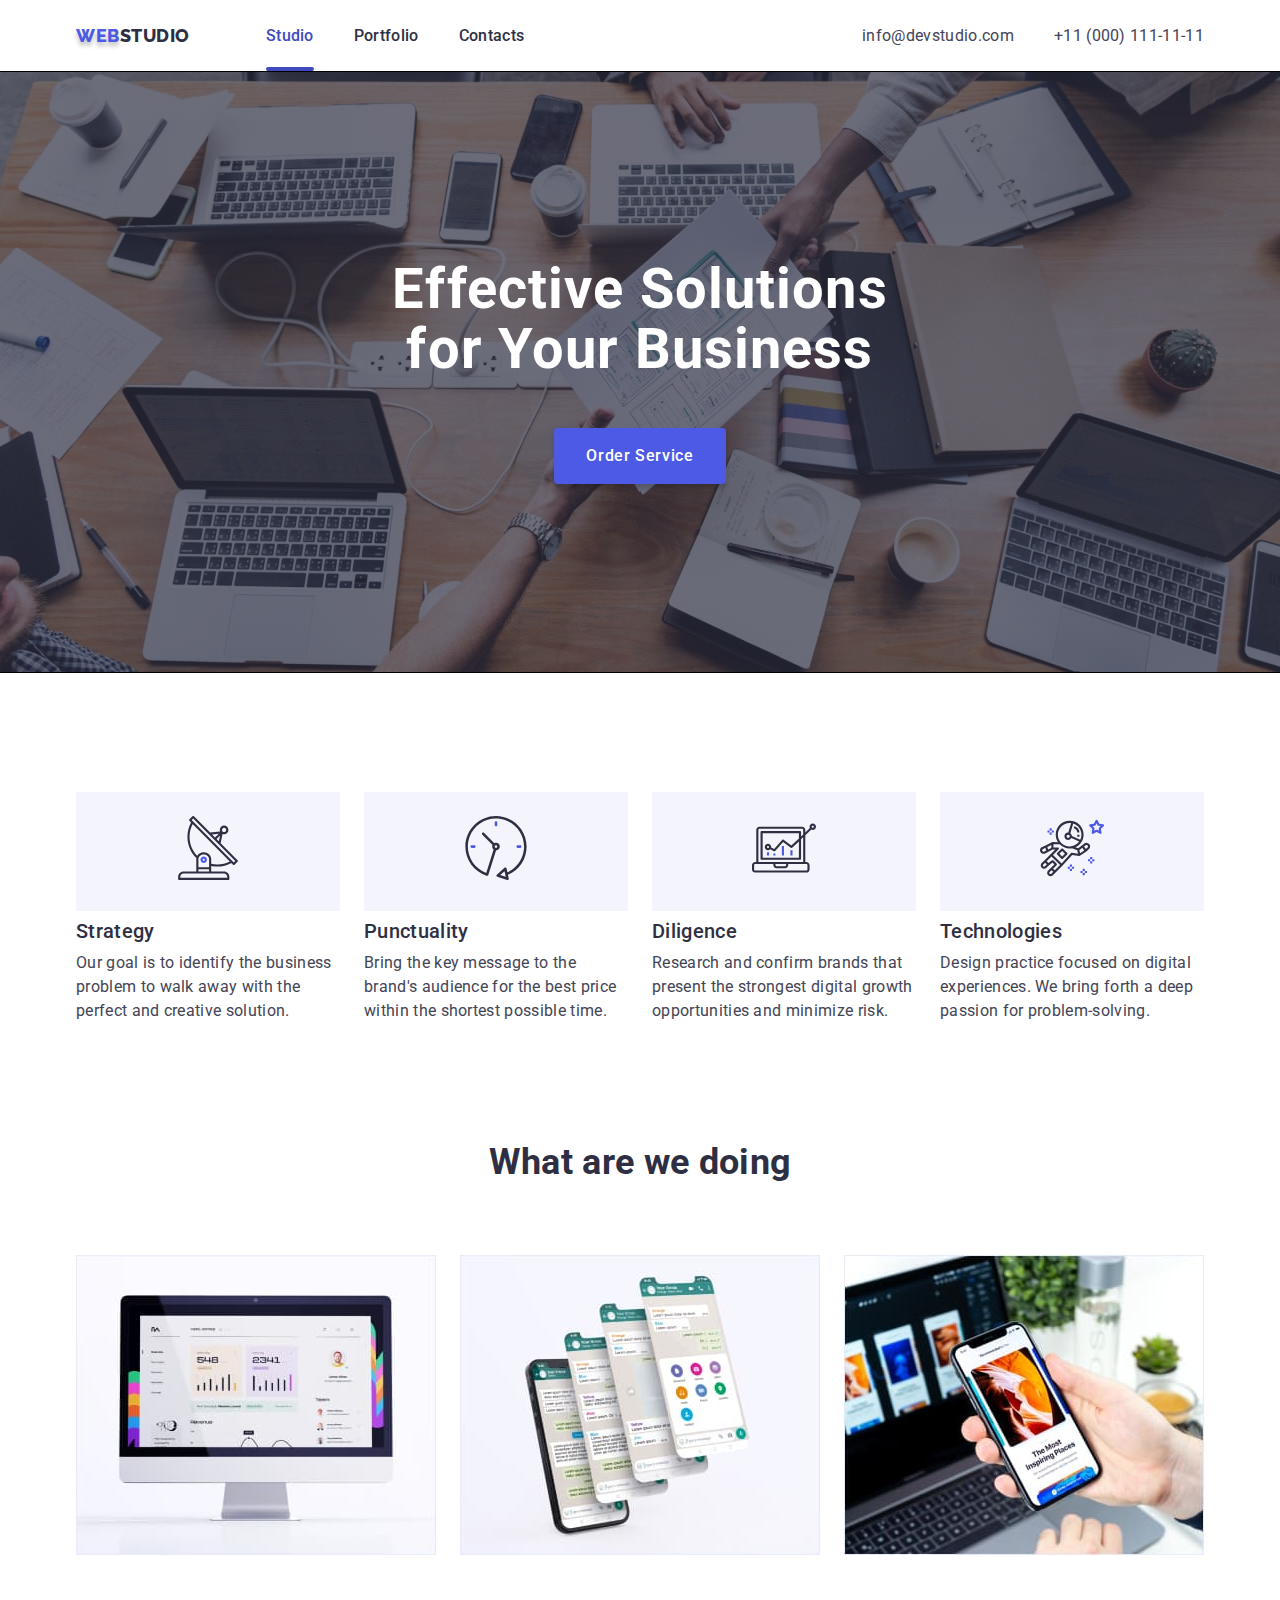
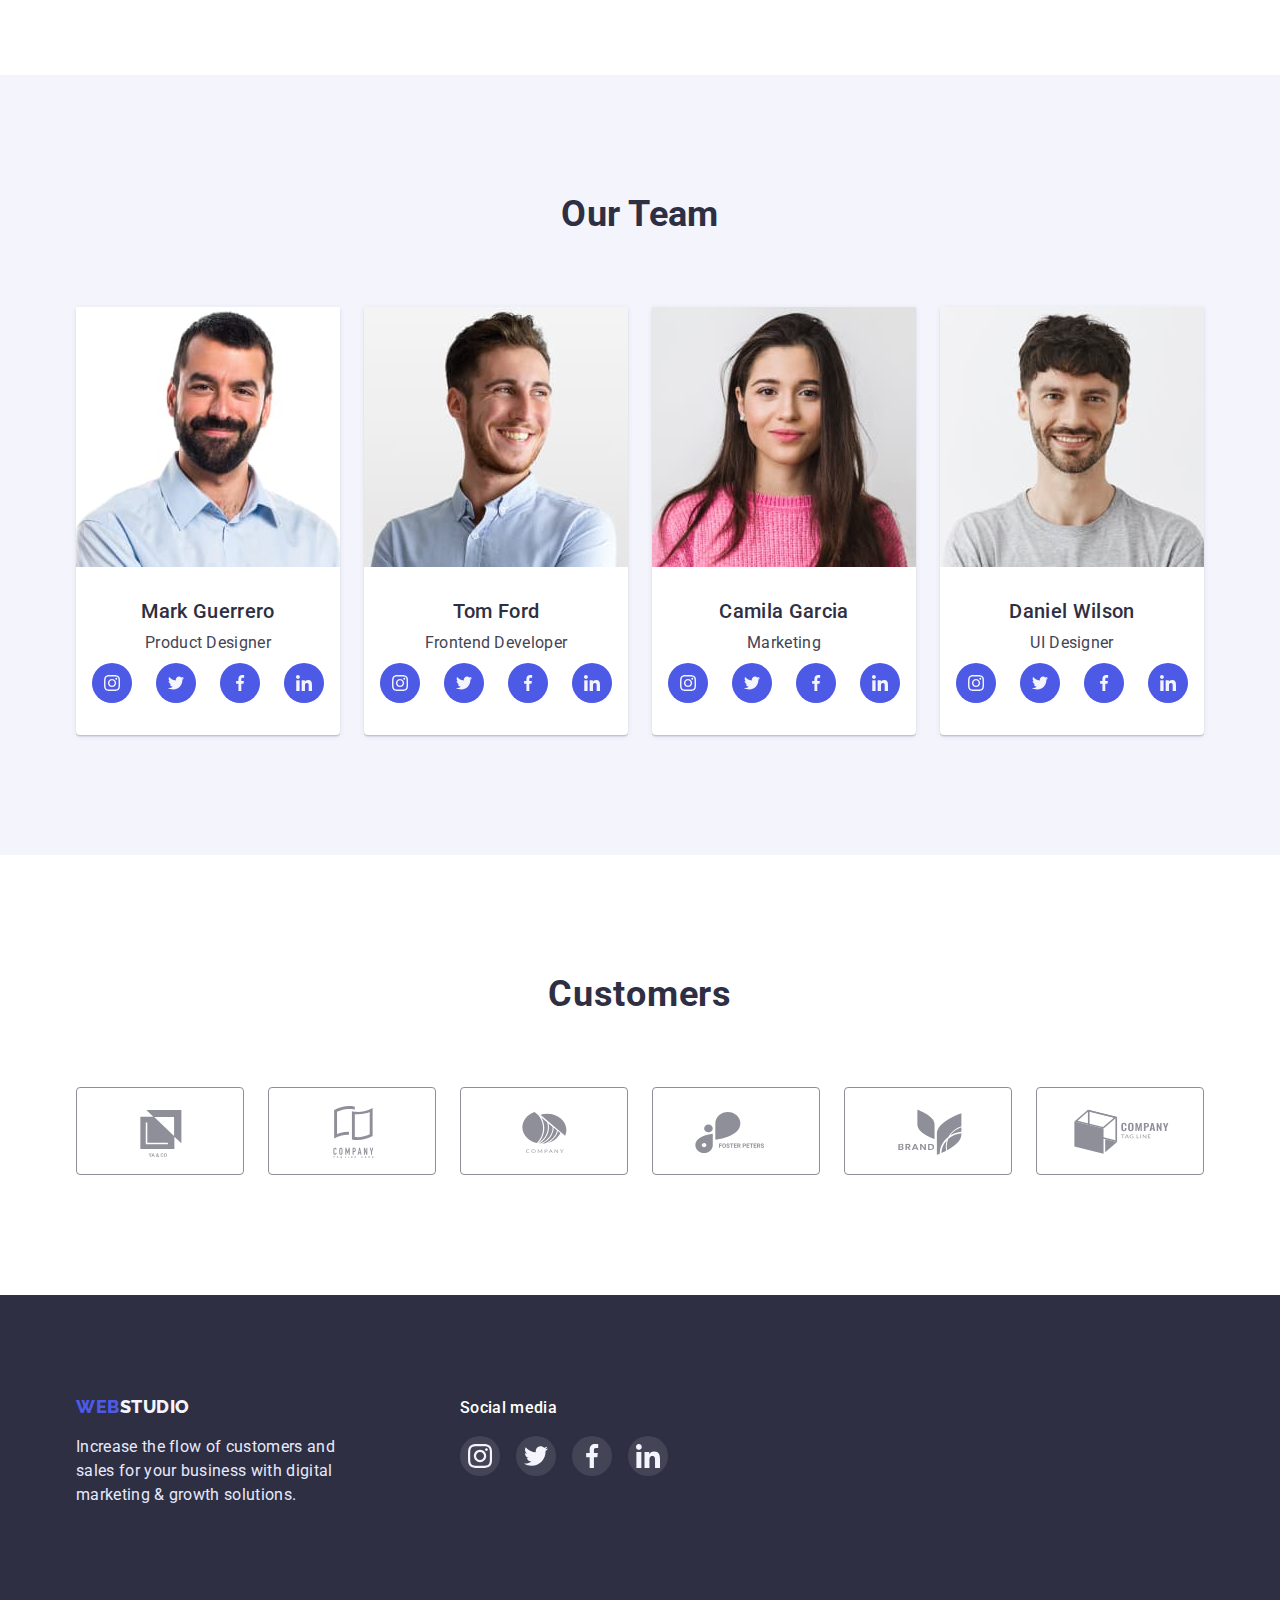
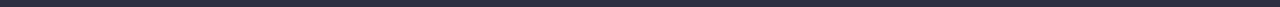
==== index.html @ ddf9c0f8 "contacts-form" ====
<!DOCTYPE html>
<html lang="en">
  <head>
    <meta charset="UTF-8" />
    <meta http-equiv="X-UA-Compatible" content="IE=edge" />
    <meta name="viewport" content="width=device-width, initial-scale=1.0" />
    <title>Document</title>
    <link rel="preconnect" href="https://fonts.googleapis.com" />
    <link rel="preconnect" href="https://fonts.gstatic.com" crossorigin />
    <link
      href="https://fonts.googleapis.com/css2?family=Raleway:wght@800&family=Roboto:wght@400;500;700;800&display=swap"
      rel="stylesheet"
    />
    <link
      rel="stylesheet"
      href="https://cdn.jsdelivr.net/npm/modern-normalize@1.1.0/modern-normalize.min.css"
    />
    <link rel="stylesheet" href="./css/styles.css" />
  </head>

  <body>
    <!-- Header -->
    <header class="page-header">
      <div class="main-nav container">
        <nav class="page-nav">
          <a href="./index.html" class="logo link head"
            ><span class="logo-web">Web</span>Studio</a
          >

          <ul class="site-nav list">
            <li class="item">
              <!-- подсвечиваем текущую страницу в перечне ссылок в шапке - .current -->
              <a href="./index.html" class="nav-title link current">Studio</a>
            </li>
            <li class="item">
              <a href="./portfolio.html" class="nav-title link">Portfolio</a>
            </li>
            <li class="item">
              <a href="" class="nav-title link">Contacts</a>
            </li>
          </ul>
        </nav>
        <ul class="site-contacts list">
          <li class="item">
            <a href="mailto:info@devstudio.com" class="contacts link"
              >info@devstudio.com</a
            >
          </li>
          <li class="item">
            <a href="tel:+110001111111" class="contacts link"
              >+11 (000) 111-11-11</a
            >
          </li>
        </ul>
      </div>
    </header>
    <!-- Main -->
    <main>
      <!-- HERO -->

      <section class="section-hero overlay">
        <div class="container">
          <h1 class="hero-title">Effective Solutions for Your Business</h1>
          <button data-modal-open type="button" class="button-order">
            Order Service
          </button>
        </div>
      </section>

      <!-- Features -->

      <section class="features section">
        <div class="container">
          <h2 class="visually-hidden">Strategy</h2>
          <ul class="features-list list">
            <li class="features-list-item">
              <div class="features-icon-container">
                <svg class="features-icon" width="64" height="64">
                  <use href="./images/icons.svg#icon-antenna"></use>
                </svg>
              </div>
              <h3 class="title">Strategy</h3>
              <p>
                Our goal is to identify the business problem to walk away with
                the perfect and creative solution.
              </p>
            </li>
            <li class="features-list-item">
              <div class="features-icon-container">
                <svg class="features-icon" width="64" height="64">
                  <use href="./images/icons.svg#icon-clock"></use>
                </svg>
              </div>
              <h3 class="title">Punctuality</h3>
              <p>
                Bring the key message to the brand's audience for the best price
                within the shortest possible time.
              </p>
            </li>
            <li class="features-list-item">
              <div class="features-icon-container">
                <svg class="features-icon" width="64" height="64">
                  <use href="./images/icons.svg#icon-diagram"></use>
                </svg>
              </div>
              <h3 class="title">Diligence</h3>
              <p>
                Research and confirm brands that present the strongest digital
                growth opportunities and minimize risk.
              </p>
            </li>
            <li class="features-list-item">
              <div class="features-icon-container">
                <svg class="features-icon" width="64" height="64">
                  <use href="./images/icons.svg#icon-astronaut"></use>
                </svg>
              </div>

              <h3 class="title">Technologies</h3>
              <p>
                Design practice focused on digital experiences. We bring forth a
                deep passion for problem-solving.
              </p>
            </li>
          </ul>
        </div>
      </section>

      <!-- What are we doing -->

      <section class="work section">
        <div class="container">
          <h2 class="work-title">What are we doing</h2>
          <ul class="work-list list">
            <li class="item">
              <img
                src="./images/img-1.jpg"
                alt="Desktop Apps"
                width="360"
                height="300"
              />
            </li>
            <li class="item">
              <img
                src="./images/img-2.jpg"
                alt="Mobile Apps"
                width="360"
                height="300"
              />
            </li>
            <li class="item">
              <img
                src="./images/img-3.jpg"
                alt="Designer Apps"
                width="360"
                height="300"
              />
            </li>
          </ul>
        </div>
      </section>

      <!-- Our Team -->

      <section class="team section">
        <div class="container">
          <h2 class="team-title">Our Team</h2>
          <ul class="team-list list">
            <li class="item team-item-style">
              <img
                src="./images/mark.jpg"
                alt="Mark Guerrero"
                width="264"
                height="260"
              />
              <div class="work-text-wrapper">
                <h3 class="title">Mark Guerrero</h3>
                <p class="subtitle">Product Designer</p>
                <ul class="team-icon-list list">
                  <li class="team-icon-item">
                    <a
                      class="team-link"
                      href=""
                      target="_blank"
                      rel="noopener noreferrer"
                      ><svg class="team-icon" width="16" height="16">
                        <use
                          href="./images/icons.svg#icon-instagram"
                        ></use></svg
                    ></a>
                  </li>
                  <li class="team-icon-item">
                    <a
                      class="team-link"
                      href=""
                      target="_blank"
                      rel="noopener noreferrer"
                      ><svg class="team-icon" width="16" height="16">
                        <use href="./images/icons.svg#icon-twitter"></use></svg
                    ></a>
                  </li>
                  <li class="team-icon-item">
                    <a
                      class="team-link"
                      href=""
                      target="_blank"
                      rel="noopener noreferrer"
                      ><svg class="team-icon" width="16" height="16">
                        <use href="./images/icons.svg#icon-facebook"></use></svg
                    ></a>
                  </li>
                  <li class="team-icon-item">
                    <a
                      class="team-link"
                      href=""
                      target="_blank"
                      rel="noopener noreferrer"
                      ><svg class="team-icon" width="16" height="16">
                        <use href="./images/icons.svg#icon-linkedin"></use></svg
                    ></a>
                  </li>
                </ul>
              </div>
            </li>
            <li class="item team-item-style">
              <img
                src="./images/tom.jpg"
                alt="Tom Ford"
                width="264"
                height="260"
              />
              <div class="work-text-wrapper">
                <h3 class="title">Tom Ford</h3>
                <p class="subtitle">Frontend Developer</p>
                <ul class="team-icon-list list">
                  <li class="team-icon-item">
                    <a
                      class="team-link"
                      href=""
                      target="_blank"
                      rel="noopener noreferrer"
                      ><svg class="team-icon" width="16" height="16">
                        <use
                          href="./images/icons.svg#icon-instagram"
                        ></use></svg
                    ></a>
                  </li>
                  <li class="team-icon-item">
                    <a
                      class="team-link"
                      href=""
                      target="_blank"
                      rel="noopener noreferrer"
                      ><svg class="team-icon" width="16" height="16">
                        <use href="./images/icons.svg#icon-twitter"></use></svg
                    ></a>
                  </li>
                  <li class="team-icon-item">
                    <a
                      class="team-link"
                      href=""
                      target="_blank"
                      rel="noopener noreferrer"
                      ><svg class="team-icon" width="16" height="16">
                        <use href="./images/icons.svg#icon-facebook"></use></svg
                    ></a>
                  </li>
                  <li class="team-icon-item">
                    <a
                      class="team-link"
                      href=""
                      target="_blank"
                      rel="noopener noreferrer"
                      ><svg class="team-icon" width="16" height="16">
                        <use href="./images/icons.svg#icon-linkedin"></use></svg
                    ></a>
                  </li>
                </ul>
              </div>
            </li>
            <li class="item team-item-style">
              <img
                src="./images/camilla.jpg"
                alt="Camila Garcia"
                width="264"
                height="260"
              />
              <div class="work-text-wrapper">
                <h3 class="title">Camila Garcia</h3>
                <p class="subtitle">Marketing</p>
                <ul class="team-icon-list list">
                  <li class="team-icon-item">
                    <a
                      class="team-link"
                      href=""
                      target="_blank"
                      rel="noopener noreferrer"
                      ><svg class="team-icon" width="16" height="16">
                        <use
                          href="./images/icons.svg#icon-instagram"
                        ></use></svg
                    ></a>
                  </li>
                  <li class="team-icon-item">
                    <a
                      class="team-link"
                      href=""
                      target="_blank"
                      rel="noopener noreferrer"
                      ><svg class="team-icon" width="16" height="16">
                        <use href="./images/icons.svg#icon-twitter"></use></svg
                    ></a>
                  </li>
                  <li class="team-icon-item">
                    <a
                      class="team-link"
                      href=""
                      target="_blank"
                      rel="noopener noreferrer"
                      ><svg class="team-icon" width="16" height="16">
                        <use href="./images/icons.svg#icon-facebook"></use></svg
                    ></a>
                  </li>
                  <li class="team-icon-item">
                    <a
                      class="team-link"
                      href=""
                      target="_blank"
                      rel="noopener noreferrer"
                      ><svg class="team-icon" width="16" height="16">
                        <use href="./images/icons.svg#icon-linkedin"></use></svg
                    ></a>
                  </li>
                </ul>
              </div>
            </li>
            <li class="item team-item-style">
              <img
                src="./images/daniel.jpg"
                alt="Daniel Wilson"
                width="264"
                height="260"
              />
              <div class="work-text-wrapper">
                <h3 class="title">Daniel Wilson</h3>
                <p class="subtitle">UI Designer</p>
                <ul class="team-icon-list list">
                  <li class="team-icon-item">
                    <a
                      class="team-link"
                      href=""
                      target="_blank"
                      rel="noopener noreferrer"
                      ><svg class="team-icon" width="16" height="16">
                        <use
                          href="./images/icons.svg#icon-instagram"
                        ></use></svg
                    ></a>
                  </li>
                  <li class="team-icon-item">
                    <a
                      class="team-link"
                      href=""
                      target="_blank"
                      rel="noopener noreferrer"
                      ><svg class="team-icon" width="16" height="16">
                        <use href="./images/icons.svg#icon-twitter"></use></svg
                    ></a>
                  </li>
                  <li class="team-icon-item">
                    <a
                      class="team-link"
                      href=""
                      target="_blank"
                      rel="noopener noreferrer"
                      ><svg class="team-icon" width="16" height="16">
                        <use href="./images/icons.svg#icon-facebook"></use></svg
                    ></a>
                  </li>
                  <li class="team-icon-item">
                    <a
                      class="team-link"
                      href=""
                      target="_blank"
                      rel="noopener noreferrer"
                      ><svg class="team-icon" width="16" height="16">
                        <use href="./images/icons.svg#icon-linkedin"></use></svg
                    ></a>
                  </li>
                </ul>
              </div>
            </li>
          </ul>
        </div>
      </section>

      <section class="customers section">
        <div class="container">
          <h2 class="customers-title">Customers</h2>
          <ul class="customers-list list">
            <li class="customers-item">
              <a
                class="customers-link"
                href=""
                target="_blank"
                rel="noopener noreferrer"
              >
                <svg class="customers-icon" width="104" height="56">
                  <use href="./images/icons.svg#icon-logo-1"></use></svg
              ></a>
            </li>
            <li class="customers-item">
              <a
                class="customers-link"
                href=""
                target="_blank"
                rel="noopener noreferrer"
              >
                <svg class="customers-icon" width="104" height="56">
                  <use href="./images/icons.svg#icon-logo-2"></use></svg
              ></a>
            </li>
            <li class="customers-item">
              <a
                class="customers-link"
                href=""
                target="_blank"
                rel="noopener noreferrer"
              >
                <svg class="customers-icon" width="104" height="56">
                  <use href="./images/icons.svg#icon-logo-3"></use></svg
              ></a>
            </li>
            <li class="customers-item">
              <a
                class="customers-link"
                href=""
                target="_blank"
                rel="noopener noreferrer"
              >
                <svg class="customers-icon" width="104" height="56">
                  <use href="./images/icons.svg#icon-logo-4"></use></svg
              ></a>
            </li>
            <li class="customers-item">
              <a
                class="customers-link"
                href=""
                target="_blank"
                rel="noopener noreferrer"
              >
                <svg class="customers-icon" width="104" height="56">
                  <use href="./images/icons.svg#icon-logo-5"></use></svg
              ></a>
            </li>
            <li class="customers-item">
              <a
                class="customers-link"
                href=""
                target="_blank"
                rel="noopener noreferrer"
              >
                <svg class="customers-icon" width="104" height="56">
                  <use href="./images/icons.svg#icon-logo-6"></use></svg
              ></a>
            </li>
          </ul>
        </div>
      </section>
    </main>
    <!-- Footer -->
    <footer class="foot-background">
      <div class="foot-container container">
        <div class="logo-foot">
          <a href="./index.html" class="logo link foot"
            ><span class="logo-web">Web</span>Studio</a
          >
          <p class="foot-text">
            Increase the flow of customers and sales for your business with
            digital marketing & growth solutions.
          </p>
        </div>
        <div class="foot-social">
          <p class="foot-social-title">Social media</p>
          <ul class="foot-list list">
            <li class="foot-item">
              <a href="" class="foot-link"
                ><svg class="foot-icon" width="24" height="24">
                  <use href="./images/icons.svg#icon-instagram"></use></svg
              ></a>
            </li>
            <li class="foot-item">
              <a href="" class="foot-link"
                ><svg class="foot-icon" width="24" height="24">
                  <use href="./images/icons.svg#icon-twitter"></use></svg
              ></a>
            </li>
            <li class="foot-item">
              <a href="" class="foot-link"
                ><svg class="foot-icon" width="24" height="24">
                  <use href="./images/icons.svg#icon-facebook"></use></svg
              ></a>
            </li>
            <li class="foot-item">
              <a href="" class="foot-link"
                ><svg class="foot-icon" width="24" height="24">
                  <use href="./images/icons.svg#icon-linkedin"></use></svg
              ></a>
            </li>
          </ul>
        </div>
      </div>
    </footer>

    <!-- ------------------MODAL WINDOW-------------------------- -->
    <div class="backdrop is-hidden" data-modal>
      <div class="modal">
        <button data-modal-close class="modal-btn" type="button">
          <svg class="modal-icon" width="8px" height="8px">
            <use href="./images/icons.svg#icon-close"></use>
          </svg>
        </button>

        <form class="form">
          <b>Leave your contacts and we will call you back</b>

          <div class="form-contacts">
            <div class="form-field-contacts">
              <label for="name" class="form-label-contacts">Name</label>
              <div class="input-wrapper-contacts">
                <input
                  type="text"
                  name="name"
                  id="name"
                  class="form-input-contacts"
                  autocomplete="off"
                />
                <svg width="18" height="18" class="input-icon-contacts">
                  <use href="/images/icons.svg#icon-person"></use>
                </svg>
              </div>
            </div>

            <div class="form-field-contacts">
              <label for="phone" class="form-label-contacts">Phone</label>
              <div class="input-wrapper-contacts">
                <input
                  type="tel"
                  name="phone"
                  id="phone"
                  class="form-input-contacts"
                  autocomplete="off"
                />
                <svg width="18" height="24" class="input-icon-contacts">
                  <use href="/images/icons.svg#icon-phone"></use>
                </svg>
              </div>
            </div>
            <div class="form-field-contacts">
              <label for="email" class="form-label-contacts">Email</label>
              <div class="input-wrapper-contacts">
                <input
                  type="email"
                  name="email"
                  id="imail"
                  class="form-input-contacts"
                  autocomplete="off"
                />
                <svg width="18" height="24" class="input-icon-contacts">
                  <use href="/images/icons.svg#icon-email"></use>
                </svg>
              </div>
            </div>

            <div class="form-field">
              <label for="comment">Comment</label>
              <textarea
                name="comment"
                id="comment"
                placeholder="Text input"
              ></textarea>
            </div>
          </div>
          <div class="form-field form-field-checkbox">
            <input type="checkbox" name="policy" id="policy" />
            <label for="policy"
              >I accept the terms and conditions of the Privacy Policy</label
            >
          </div>

          <button type="submit">Send</button>
        </form>
      </div>
    </div>
    <script src="./js/modal.js"></script>
  </body>
</html>
---- css/styles.css ----
/* Primary text COLOR #434455 */
/* Secondary text COLOR #2E2F42 */

/* Main Background color #ffffff */
/* Secondary Bachground color #F4F4FD */

/* Main BUTTON FONT-COLOR  #fffffff */
/* Main BUTTON BACKGROUND-COLOR #4D5AE5;*/
/* ACCENT COLOR #404BBF */

/* -------COMMON STYLE FOR BODY ----------------- */
:root {
  --primary-text-color: #434455;
  --secondary-text-color: #2e2f42;
  --main-background-color: #ffffff;
  --secondary-background-color: #f4f4fd;
  --accent-color: #404bbf;
  --no-active-color: #4d5ae5;
  --third-color: #e7e9fc;
  --icon-color: #8e8f99;
  --icon-accent: #31d0aa;
  --transition-func: cubic-bezier(0.4, 0, 0.2, 1);
  --modal-overlay-bg: rgba(46, 47, 66, 0.4);
  --modal-bg-color: #fcfcfc;
}
/*-----------RESET BROWSER STYLES-------------------*/
h1,
h2,
h3,
h4,
p {
  margin-top: 0;
  margin-bottom: 0;
}
ul,
ol {
  margin-top: 0;
  margin-bottom: 0;
  padding-left: 0;
}
/* MAKE IMG BLOCK-STYLE, REMOVE FREE SPACE DOWNSTAIR */
img {
  display: block;
}
/* -----------------------UTILITS------------------------ */
.list {
  list-style: none;
  padding: 0;
  margin: 0;
}
.link {
  text-decoration: none;
}

.visually-hidden {
  position: absolute;
  width: 1px;
  height: 1px;
  margin: -1px;
  border: 0;
  padding: 0;
  white-space: nowrap;
  clip-path: inset(100%);
  clip: rect(0 0 0 0);
  overflow: hidden;
}

.container {
  width: 1158px;
  padding-left: 15px;
  padding-right: 15px;
  margin-left: auto;
  margin-right: auto;
  align-items: center;
  /* outline: 2px solid orange; */
}
.section {
  padding-top: 120px;
  padding-bottom: 120px;
}
/* ----------------------BODY-COMMON-STYLES */
body {
  color: var(--primary-text-color);
  background-color: var(--main-background-color);

  font-family: 'Roboto', sans-serif;
  font-size: 16px;
  line-height: 1.5;
  letter-spacing: 0.02em;
}
/* -------------------HEADER------------------------- */
.page-header {
  border-bottom: 1px solid var(--third-color);
}
/* ------------------ LOGOTYPE + FOOTER-------------------*/
.logo {
  display: inline-block;
  font-family: 'Raleway', sans-serif;
  font-weight: 800;
  font-size: 18px;
  line-height: 1.33;
  letter-spacing: 0.03em;
  text-transform: uppercase;
  margin-right: 76px;
}
.logo.head {
  color: var(--secondary-text-color);
}

.logo.foot {
  color: var(--secondary-background-color);
  margin-bottom: 16px;
}

.logo .logo-web {
  color: var(--no-active-color);
  text-shadow: 0px 4px 4px rgba(0, 0, 0, 0.25);
}
.logo.foot .logo-web {
  text-shadow: none;
}
.foot-background {
  background-color: var(--secondary-text-color);
  padding: 100px 0;
}

.foot-text {
  color: var(--third-color);
  width: 264px;
}
.foot-container {
  display: flex;
  align-items: baseline;
}
.logo-foot {
  margin-right: 120px;
}
.foot-social {
}
.foot-social-title {
  display: block;
  font-weight: 500;
  font-size: 16px;
  line-height: 1.5;
  letter-spacing: 0.02em;

  color: #ffffff;
  margin-bottom: 16px;
}
.foot-list {
  display: flex;
  gap: 16px;
}
.foot-item {
}
.foot-link {
  display: flex;
  border-radius: 50%;
  width: 40px;
  height: 40px;
  justify-content: center;
  align-items: center;

  background-color: rgb(255 255 255 / 10%);
  transition: background-color 250ms var(--transition-func);
}
.foot-icon {
  color: #ffffff;
}
.foot-link:hover,
.foot-link:focus {
  background: var(--icon-accent);
}
/* ------------ Site NAV ---------------- */

.main-nav,
.page-nav,
.site-nav,
.site-contacts {
  display: flex;
  align-items: center;
}

.site-nav,
.site-contacts {
  gap: 40px;
}

.site-contacts {
  margin-left: auto;
}

.nav-title {
  display: block;
  padding-top: 24px;
  padding-bottom: 23px;

  font-weight: 500;
  font-size: 16px;
  line-height: 1.5;
  color: var(--secondary-text-color);
  transition: color 250ms var(--transition-func);
}
/* Подсвечиваем ТЕКУЩУЮ ссылку на страницу в шапке, создаем новый класс .current */

.current {
  position: relative;
}

.current::after {
  position: absolute;
  left: 0;
  bottom: 0;
  content: '';
  width: 100%;
  height: 4px;
  background-color: var(--accent-color);
  pointer-events: none;
  border-radius: 2px;
}
.contacts {
}
.site-contacts .link {
  font-size: 16px;
  line-height: 1.5;
  color: var(--primary-text-color);
  transition: color 250ms var(--transition-func);
}

.nav-title:hover,
.nav-title:focus,
.nav-title:active,
.contacts:hover,
.contacts:focus,
.contacts:active,
.current {
  color: var(--accent-color);
}

/* -------------------------- HERO --------------------------------------- */
.section-hero {
  display: flex;
  max-width: 1440px;
  padding-top: 188px;
  padding-bottom: 188px;
  text-align: center;
}

.hero-title {
  font-weight: 700;
  text-align: center;
  font-size: 56px;
  line-height: 1.07;
  letter-spacing: 0.02em;
  margin-right: auto;
  margin-left: auto;
  margin-bottom: 48px;
  width: 496px;

  color: var(--main-background-color);
}

.button-order {
  font-family: inherit;
  font-weight: 500;
  font-size: 16px;
  line-height: 1.5;
  letter-spacing: 0.04em;
  padding: 16px 32px 16px 32px;
  border: none;
  box-shadow: 0px 4px 4px rgba(0, 0, 0, 0.15);
  border-radius: 4px;

  color: var(--main-background-color);
  background-color: var(--no-active-color);
  cursor: pointer;
  transition: background-color 250ms var(--transition-func);
}
.button-order:hover,
.button-order:focus {
  background-color: var(--accent-color);
}

.overlay {
  max-width: 1440px;
  min-height: 600px;
  margin-left: auto;
  margin-right: auto;
  outline: 1px solid black;
  /* Gradient to image - darking picture*/
  background-image: linear-gradient(
      to right,
      rgba(46, 47, 66, 0.7),
      rgba(46, 47, 66, 0.7)
    ),
    url(../images/people-office-1.jpg);
  background-position: center;
  background-repeat: no-repeat;
  background-size: cover;
}

/* -------------------FEATURES--------------- */
.features-list {
  display: flex;
  gap: 24px;
}

.features-list-item {
}
.features-icon-container {
  padding: 24px 100px;
  background-color: var(--secondary-background-color);
  margin-bottom: 8px;
}
.features-icon {
}

/* -------------------------- Features + Work + Team-------------------------------------- */
.features-list .title,
.work-list .title,
.team-list .title {
  font-weight: 500;
  font-size: 20px;
  line-height: 1.2;
  text-transform: capitalize;
  color: var(--secondary-text-color);
  margin-bottom: 8px;
}

.work {
  padding-top: 0;
}
.work-text-wrapper {
  padding-top: 32px;
  padding-bottom: 32px;
  text-align: center;
}
.work-list,
.team-list {
  display: flex;
  flex-wrap: wrap;
  gap: 24px;
}

.work-title,
.team-title {
  font-weight: 700;
  font-size: 36px;
  line-height: 1.11;
  text-align: center;
  color: var(--secondary-text-color);
  margin-bottom: 72px;
}

.team {
  background-color: var(--secondary-background-color);
}
.team-item-style {
  background: #ffffff;
  box-shadow: 0px 1px 6px rgba(46, 47, 66, 0.08),
    0px 1px 1px rgba(46, 47, 66, 0.16), 0px 2px 1px rgba(46, 47, 66, 0.08);
  border-radius: 0px 0px 4px 4px;
}

.team-icon-list {
  display: flex;
  justify-content: center;
  align-items: center;
  gap: 24px;
  margin-top: 8px;
}
.team-icon-item {
}
.team-icon {
  width: 16px;
  height: 16px;
}

.team-link {
  display: flex;
  height: 40px;
  width: 40px;
  border-radius: 50%;
  background-color: var(--no-active-color);
  justify-content: center;
  align-items: center;
  fill: #fff;
  transition: background-color 250ms var(--transition-func);
}

.team-link:hover {
  background-color: var(--accent-color);
}

/* ---------- CUSTOMERS ---------------------- */
.customers {
}
.section {
}
.container {
}
.customers-title {
  font-weight: 700;
  font-size: 36px;
  line-height: 1.11;
  text-align: center;
  color: var(--secondary-text-color);
  margin-bottom: 72px;
  letter-spacing: 0.02em;
  text-transform: capitalize;
}
.customers-list {
  display: flex;
  gap: 24px;
}
.customers-item {
  width: calc((100% - 120px) / 6);
  width: 168px;
  height: 88px;
}

/* на Link - основной цвет,
Іконка наследует его через currentColor,
на link - Hover с акцентом на бордер + текст(іконку)  */
.customers-link {
  display: flex;
  border: 1px solid currentColor;
  border-radius: 4px;
  width: 100%;
  height: 100%;
  /* fill: var(--icon-color); */
  align-items: center;
  justify-content: center;
  color: var(--icon-color);
  transition: color 250ms var(--transition-func);
}

.customers-link:hover,
.customers-link:focus {
  color: var(--accent-color);
}

.customers-icon {
  fill: currentColor;
}
/* SECOND VARIANT */

/* .customers-link .customers-icon:hover,
.customers-link .customers-icon:focus {
  fill: var(--accent-color);
} */

/* ---------- PORTFOLIO COLORS ---------------------- */

/* Button BACKGROUND-COLOR #F4F4FD; */
/* Button FONT-COLOR #4D5AE5 */
/* ACCENT Button BACKGROUND #404BBF */
/* ACCENT Biuttn FONT #ffffff */

/* ----------------------- PORTFOLIO ---------------------------- */

.portfolio {
  padding-top: 96px;
}

.button-portfolio {
  font-family: inherit;
  font-weight: 500;
  font-size: 16px;
  line-height: 1.5;
  letter-spacing: 0.04em;
  color: var(--no-active-color);
  background-color: var(--secondary-background-color);
  cursor: pointer;
  padding: 12px 24px;
  border: 1px solid var(--third-color);
  border-radius: 4px;
  /* filter: drop-shadow(0px 4px 4px rgba(0, 0, 0, 0.25)); */
  transition: background-color 250ms var(--transition-func),
    color 250ms var(--transition-func), box-shadow 250ms var(--transition-func);
}
.portfolio-btn-list {
  display: flex;
  justify-content: center;
  gap: 24px;
  margin-bottom: 72px;
}

.button-portfolio:hover,
.button-portfolio:focus {
  color: var(--main-background-color);
  background-color: var(--accent-color);
  box-shadow: 0px 3px 1px rgba(0, 0, 0, 0.1), 0px 2px 1px rgba(0, 0, 0, 0.08),
    0px 2px 2px rgba(0, 0, 0, 0.12);
}

.card {
  display: flex;
  flex-wrap: wrap;
  gap: 24px;
}

.card-link {
  display: block;
  transition: box-shadow 250ms var(--transition-func);
}
.card-link:hover,
.card-link:focus {
  box-shadow: 0px 1px 6px rgba(46, 47, 66, 0.08),
    0px 1px 1px rgba(46, 47, 66, 0.16), 0px 2px 1px rgba(46, 47, 66, 0.08);
}

.card-item {
  width: 360px;
  /* flex-basis: calc((100% - 2 * 24px) / 3); */
  border: 0px 1px 1px solid #e7e9fc;
  box-shadow: 0px 1px 6px rgba(46, 47, 66, 0.08);
}
.card-title {
  font-weight: 500;
  font-size: 20px;
  line-height: 1.2;
  color: var(--secondary-text-color);
  margin-bottom: 8px;
}

.card-text-wrapper {
  padding: 32px 16px;
}
.card-link-text {
  border-left: 1px solid var(--third-color);
  border-right: 1px solid var(--third-color);
  border-bottom: 1px solid var(--third-color);
}

.card-text {
  color: var(--primary-text-color);
}
.card-wrapper {
  position: relative;
  overflow: hidden;
}

.card-link:hover .card-overlay,
.card-link:focus .card-overlay {
  transform: translateY(0);
}
.card-overlay {
  display: block;
  position: absolute;
  top: 0;
  left: 0;
  width: 100%;
  height: 100%;
  padding: 40px 32px;
  transform: translateY(100%);
  color: var(--secondary-background-color);
  background-color: var(--no-active-color);
  opacity: 0;
  transition: transform 250ms var(--transition-func);
  opacity: 500ms var(--transition-func);
}

/* -----------------------------MODAL WINDOW--------------------------------------- */
.backdrop {
  position: fixed;
  top: 0;
  left: 0;
  width: 100%;
  height: 100%;
  background-color: rgba(46, 47, 66, 0.4);
  opacity: 1;
  /* visibility: 250ms var(--transition-func); */
  transition: opacity 250ms var(--transition-func),
    visibility 250ms var(--transition-func);
}
.modal {
  position: absolute;
  min-height: 576px;
  width: 408px;
  top: 50%;
  left: 50%;
  transform: translate(-50%, -50%);
  background-color: #fcfcfc;
  box-shadow: 0px 1px 1px rgba(0, 0, 0, 0.14), 0px 1px 3px rgba(0, 0, 0, 0.12),
    0px 2px 1px rgba(0, 0, 0, 0.2);
  border-radius: 4px;
}
.backdrop.is-hidden {
  opacity: 0;
  pointer-events: none;
  visibility: hidden;
}
.modal-btn {
  position: absolute;
  width: 24px;
  height: 24px;
  top: 24px;
  right: 24px;
  border-radius: 50%;
  cursor: pointer;
  background-color: var(--third-color);
  border: 1px solid #d9d9d9;
}

.modal-icon {
  position: absolute;
  top: 50%;
  left: 50%;
  transform: translate(-50%, -50%);
  transition: background-color 250ms var(--transition-func),
    color 250ms var(--transition-func);
}

.modal-btn:is(:hover, :focus) {
  background-color: var(--accent-color);
  fill: #ffffff;
  border: none;
}

/* -------------------------------------FORM------------------------------------- */
.form {
  display: flex;
  flex-direction: column;
  padding: 72px 24px 24px 24px;
}

.form-contacts {
  display: flex;
  flex-direction: column;
  margin-bottom: 8px;
}
.form-field-contacts {
  margin-bottom: 4px;
}
.form-label-contacts {
}
.input-wrapper-contacts {
  position: relative;
}
.form-input-contacts {
  width: 100%;
  margin: 0;
  padding: 11px 38px;
  font: inherit;
  border-radius: 3px;
  border: 1px solid #2a2a2a2a;
}
.input-icon-contacts {
  position: absolute;
  top: 50%;
  left: 16px;
  transform: translateY(-50%);
}
.form-input-contacts:is(:hover, :focus) {
  border-color: var(--no-active-color);
}

.form-input-contacts:is(:hover, :focus) + .input-icon-contacts {
  fill: var(--no-active-color);
}
/* .form-field-checkbox {
  display: flex;
  flex-direction: row;
} */
.form b {
  margin-bottom: 16px;
}
/* .form-field {
  display: flex;
  flex-direction: column;
} */
/* .form-contacts {
  margin-bottom: 16px;
} */
/* .form-contacts .form-field:not(:last-child) {
  margin-bottom: 8px;
} */
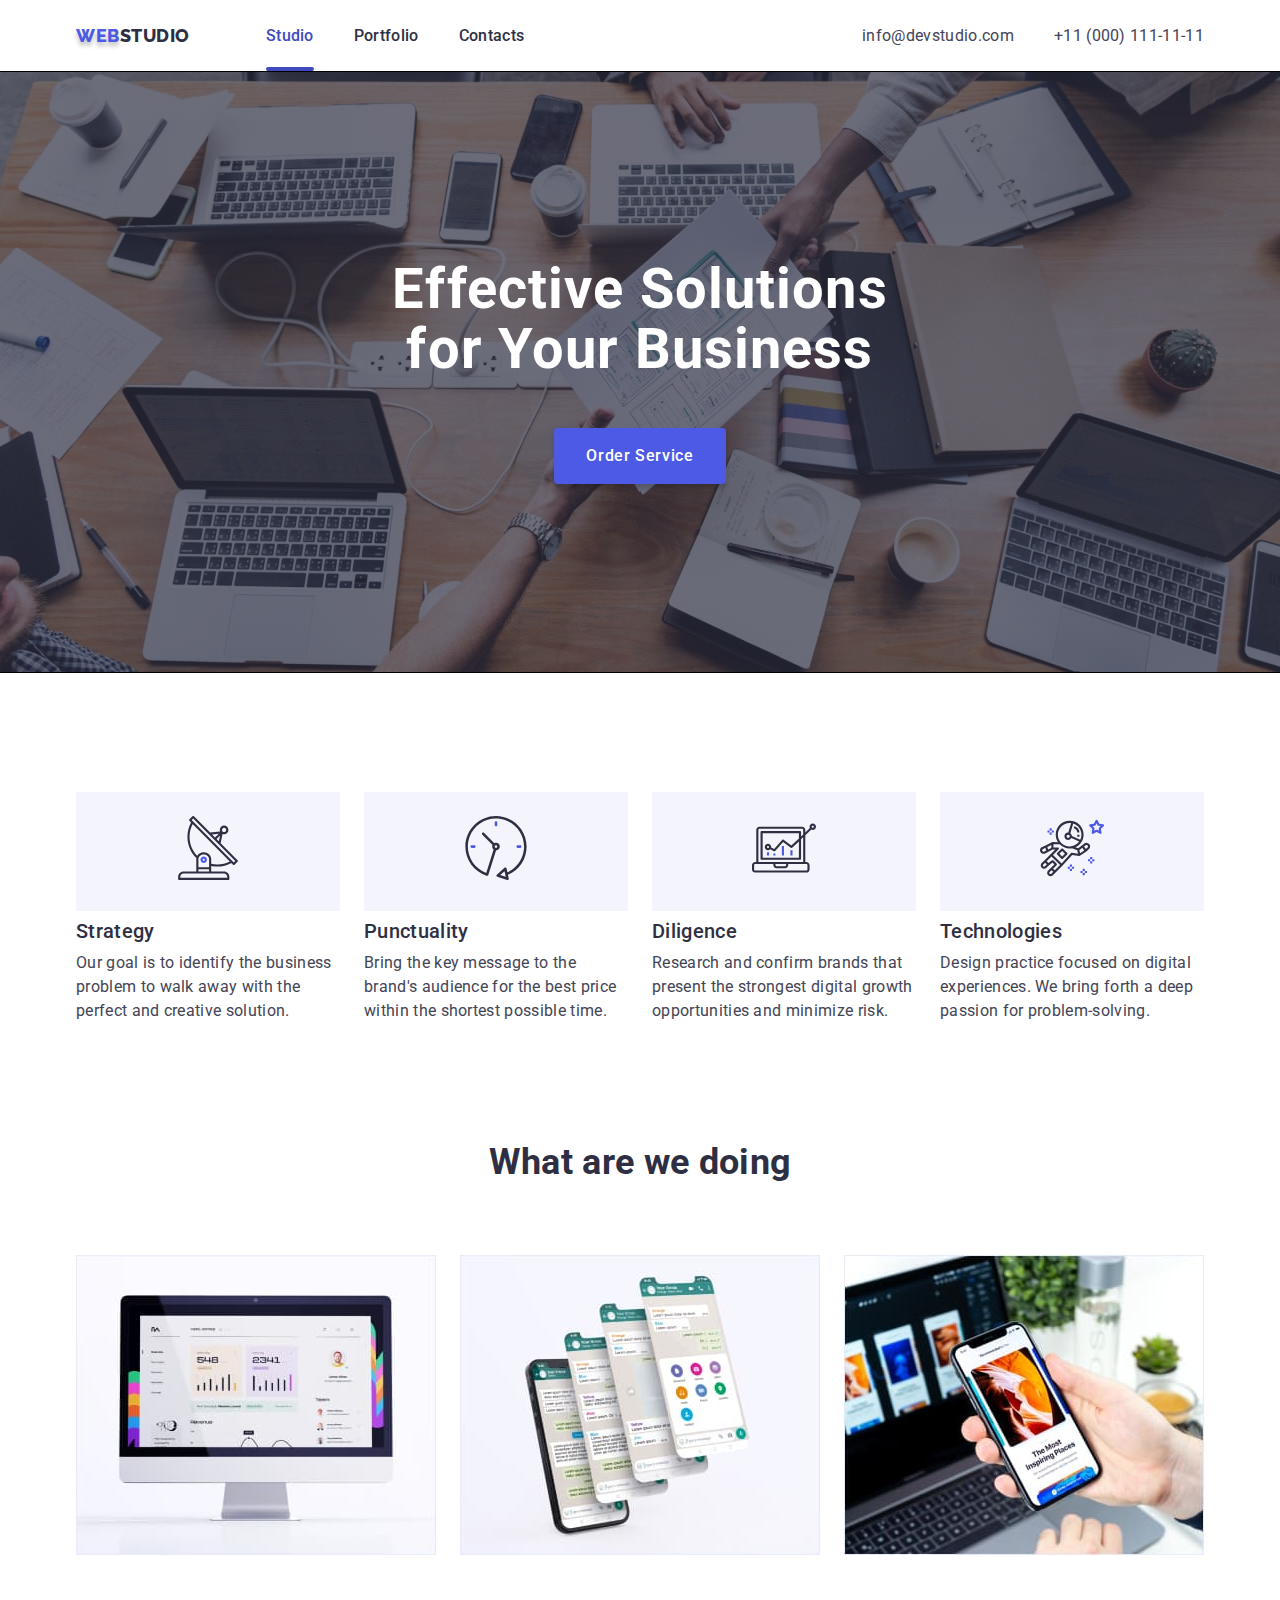
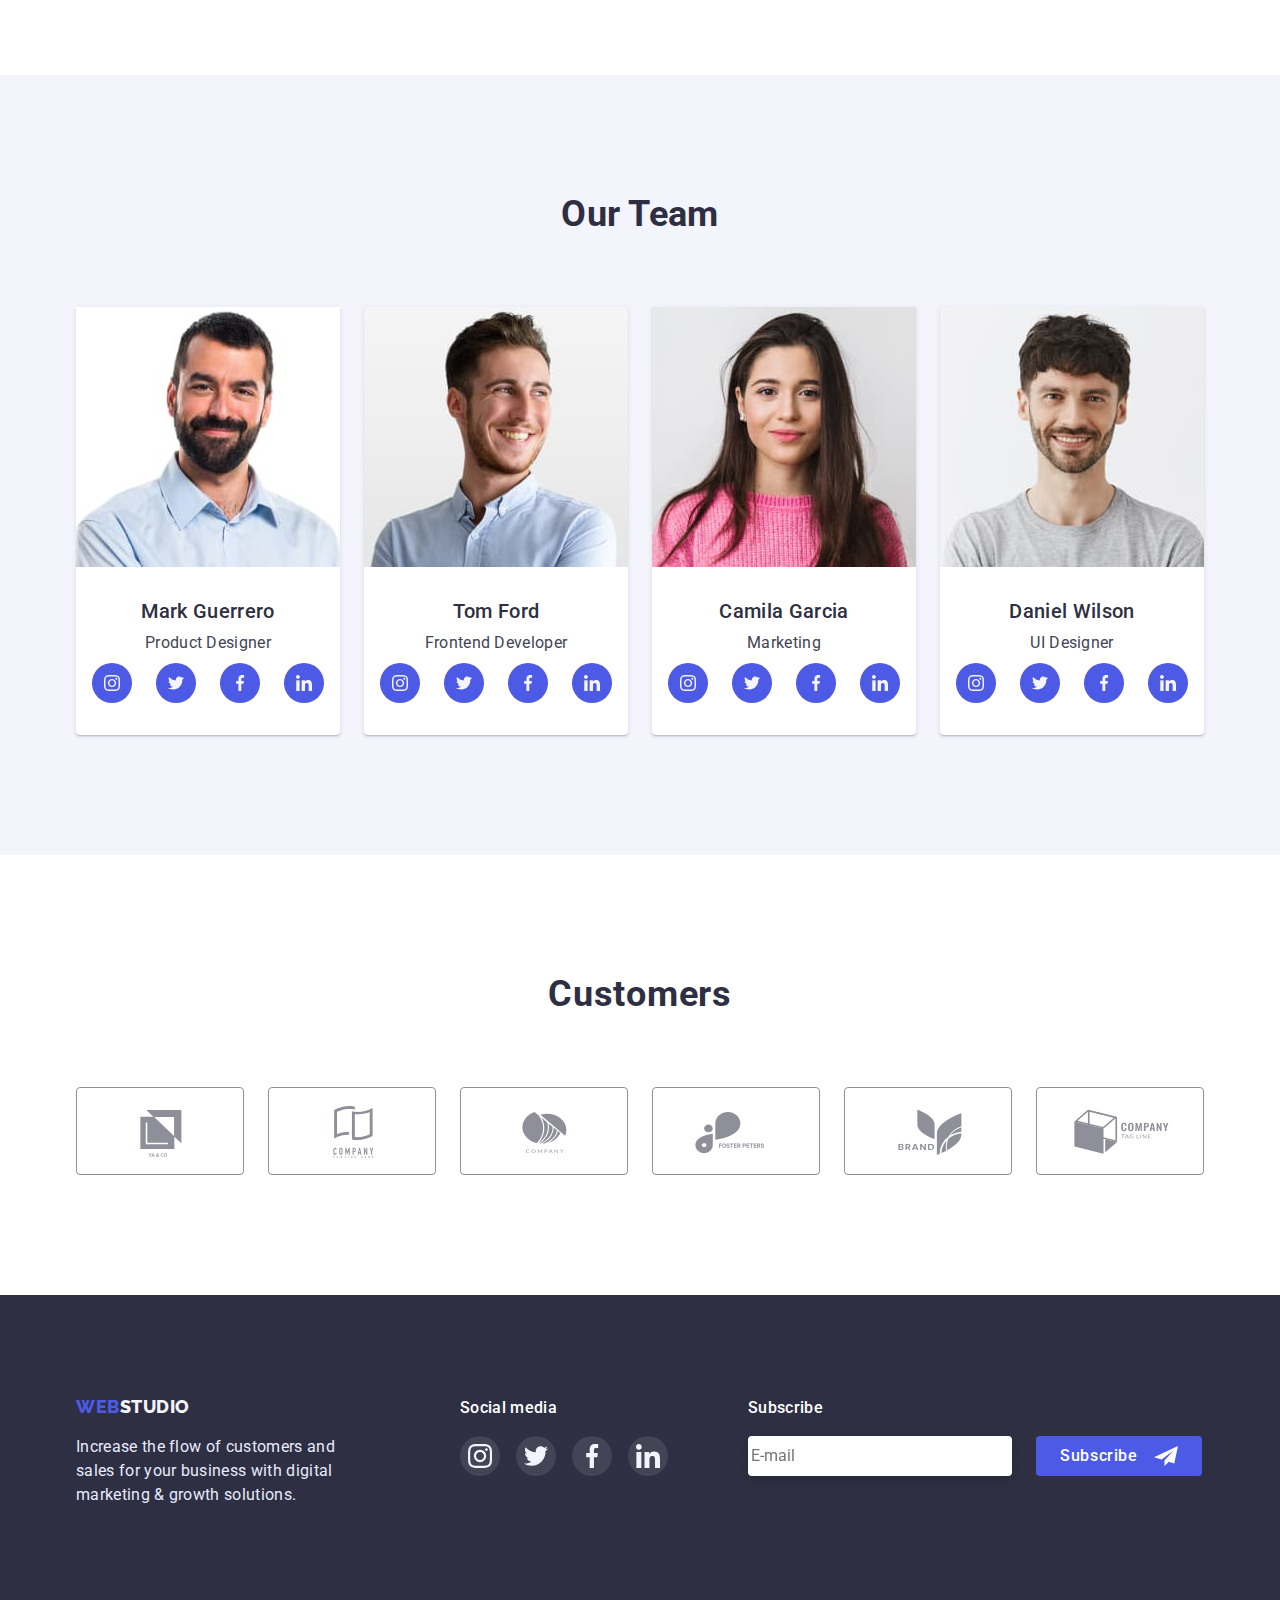
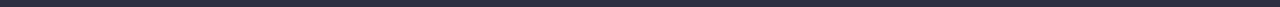
==== commit a29936ff: "Final-1.0" ====
--- a/index.html
+++ b/index.html
@@ -468,7 +468,7 @@
         </div>
       </section>
     </main>
-    <!-- Footer -->
+    <!------------------------------Footer----------------------------->
     <footer class="foot-background">
       <div class="foot-container container">
         <div class="logo-foot">
@@ -509,6 +509,24 @@
             </li>
           </ul>
         </div>
+        <form class="form-foot">
+          <p class="form-foot-text">Subscribe</p>
+          <div class="form-foot-wrapper">
+            <input
+              type="email"
+              name="email"
+              id="email"
+              class="form-foot-input"
+              placeholder="E-mail"
+            />
+            <button type="submit" class="form-foot-btn">
+              Subscribe
+              <svg class="form-foot-icon" width="24" height="24">
+                <use href="./images/icons.svg#icon-frame"></use>
+              </svg>
+            </button>
+          </div>
+        </form>
       </div>
     </footer>
 
@@ -571,24 +589,39 @@
                 </svg>
               </div>
             </div>
-
-            <div class="form-field">
+            <div class="form-field-comments">
               <label for="comment">Comment</label>
               <textarea
                 name="comment"
                 id="comment"
                 placeholder="Text input"
+                class="textarea-comments"
               ></textarea>
             </div>
           </div>
-          <div class="form-field form-field-checkbox">
-            <input type="checkbox" name="policy" id="policy" />
-            <label for="policy"
-              >I accept the terms and conditions of the Privacy Policy</label
-            >
+
+          <div class="form-field-policy">
+            <label for="policy" class="form-label-policy">
+              <div class="checkbox-wrapper">
+                <input
+                  type="checkbox"
+                  name="policy"
+                  id="policy"
+                  class="check-input-policy visually-hidden"
+                />
+                <svg width="10" height="8" class="input-icon-policy">
+                  <use href="/images/icons.svg#icon-click1"></use>
+                </svg>
+              </div>
+
+              <span>
+                I accept the terms and conditions of the
+                <a href=""> Privacy Policy</a>
+              </span>
+            </label>
           </div>
 
-          <button type="submit">Send</button>
+          <button type="submit" class="form-send-btn">Send</button>
         </form>
       </div>
     </div>
--- a/css/styles.css
+++ b/css/styles.css
@@ -72,7 +72,6 @@
   margin-left: auto;
   margin-right: auto;
   align-items: center;
-  /* outline: 2px solid orange; */
 }
 .section {
   padding-top: 120px;
@@ -136,16 +135,16 @@
   margin-right: 120px;
 }
 .foot-social {
+  margin-right: 80px;
 }
 .foot-social-title {
   display: block;
+  margin-bottom: 16px;
   font-weight: 500;
   font-size: 16px;
   line-height: 1.5;
   letter-spacing: 0.02em;
-
-  color: #ffffff;
-  margin-bottom: 16px;
+  color: var(--main-background-color);
 }
 .foot-list {
   display: flex;
@@ -165,13 +164,63 @@
   transition: background-color 250ms var(--transition-func);
 }
 .foot-icon {
-  color: #ffffff;
+  color: var(--main-background-color);
 }
 .foot-link:hover,
 .foot-link:focus {
   background: var(--icon-accent);
 }
-/* ------------ Site NAV ---------------- */
+/* --------------------------------FOOTER-FORM-------------------------- */
+.form-foot {
+  display: flex;
+  flex-direction: column;
+}
+.form-foot-text {
+  font-weight: 500;
+  font-size: 16px;
+  line-height: 1.5;
+  letter-spacing: 0.02em;
+  color: #ffffff;
+  margin-bottom: 16px;
+}
+.form-foot-input {
+  margin-right: 24px;
+}
+.form-foot-input {
+  width: 264px;
+  height: 40px;
+  border: 1px solid #ffffff4d;
+  filter: drop-shadow(0px 4px 4px rgba(0, 0, 0, 0.15));
+  border-radius: 4px;
+}
+.form-foot-wrapper {
+  display: flex;
+}
+.form-foot-btn {
+  position: relative;
+  border-radius: 4px;
+  border: none;
+  font-weight: 500;
+  font-size: 16px;
+  line-height: 1.5;
+  padding: 8px 64px 8px 24px;
+  letter-spacing: 0.04em;
+  color: var(--main-background-color);
+  background-color: var(--no-active-color);
+  cursor: pointer;
+  transition: background-color 250ms var(--transition-func);
+}
+
+.form-foot-icon {
+  position: absolute;
+  right: 24px;
+  fill: var(--main-background-color);
+}
+.form-foot-btn:is(:hover, :focus) {
+  background-color: var(--accent-color);
+}
+
+/* ---------------------------------------SITE-NAV ------------------------------- */
 
 .main-nav,
 .page-nav,
@@ -628,7 +677,8 @@
 .form-contacts {
   display: flex;
   flex-direction: column;
-  margin-bottom: 8px;
+  margin-bottom: 16px;
+  margin-top: 0;
 }
 .form-field-contacts {
   margin-bottom: 4px;
@@ -643,36 +693,118 @@
   margin: 0;
   padding: 11px 38px;
   font: inherit;
-  border-radius: 3px;
-  border: 1px solid #2a2a2a2a;
-}
+  border: 1px solid rgba(33, 33, 33, 0.2);
+  border-radius: 4px;
+  transition: border-color 250ms var(--transition-func);
+}
+
 .input-icon-contacts {
   position: absolute;
   top: 50%;
   left: 16px;
   transform: translateY(-50%);
-}
-.form-input-contacts:is(:hover, :focus) {
+  transition: fill 250ms var(--transition-func);
+}
+.form-input-contacts:is(:hover, :focus),
+.textarea-comments:is(:hover, :focus) {
   border-color: var(--no-active-color);
 }
 
 .form-input-contacts:is(:hover, :focus) + .input-icon-contacts {
   fill: var(--no-active-color);
 }
-/* .form-field-checkbox {
-  display: flex;
-  flex-direction: row;
-} */
+
 .form b {
   margin-bottom: 16px;
-}
-/* .form-field {
+  color: var(--secondary-text-color);
+}
+.form label {
+  font-size: 12px;
+  line-height: 1.67;
+  letter-spacing: 0.01em;
+  color: #8e8f99;
+}
+textarea::placeholder {
+  font-size: 12px;
+  line-height: 1.33;
+  letter-spacing: 0.04em;
+  color: rgba(117, 117, 117, 0.5);
+}
+
+.form-field-comments {
   display: flex;
   flex-direction: column;
-} */
-/* .form-contacts {
-  margin-bottom: 16px;
-} */
-/* .form-contacts .form-field:not(:last-child) {
-  margin-bottom: 8px;
-} */
+}
+.textarea-comments {
+  width: 360px;
+  height: 120px;
+  border: 1px solid rgba(33, 33, 33, 0.2);
+  border-radius: 4px;
+  padding: 8px 16px;
+  transition: border-color 250ms var(--transition-func);
+}
+
+/* -----------------------------------CHECKBOX------------------------------------ */
+.form-field-policy {
+  margin-bottom: 24px;
+}
+.form .form-label-policy {
+  display: flex;
+  align-items: center;
+  top: 50%;
+  left: 30px;
+  font-size: 12px;
+  line-height: 1.33;
+  letter-spacing: 0.04em;
+  color: #757575;
+}
+.check-inpute-policy {
+}
+.input-icon-policy {
+  border: 1.25px solid #2e2f42;
+  border-radius: 2px;
+  width: 16px;
+  height: 16px;
+  padding: 2.75px 1.75px;
+  fill: #f4f4fd;
+  transition: background-color 250ms var(--transition-func),
+    border-color 250ms var(--transition-func);
+}
+
+.check-input-policy:checked + .input-icon-policy {
+  background-color: var(--accent-color);
+  border: 1.25px solid var(--accent-color);
+}
+.checkbox-wrapper {
+  display: flex;
+  align-items: center;
+  justify-content: center;
+  margin-right: 8px;
+}
+
+/*----------------------------SEND-BUTTON--------------------------------------------*/
+.form-send-btn {
+  display: block;
+  margin-right: auto;
+  margin-left: auto;
+  width: 169px;
+  height: 56px;
+  font-family: inherit;
+  font-weight: 500;
+  font-size: 16px;
+  line-height: 1.5;
+  letter-spacing: 0.04em;
+  padding: 16px 32px 16px 32px;
+  border: none;
+  box-shadow: 0px 4px 4px rgba(0, 0, 0, 0.15);
+  border-radius: 4px;
+
+  color: var(--main-background-color);
+  background-color: var(--no-active-color);
+  cursor: pointer;
+  transition: background-color 250ms var(--transition-func);
+}
+
+.form-send-btn:is(:hover, :focus) {
+  background-color: var(--accent-color);
+}
